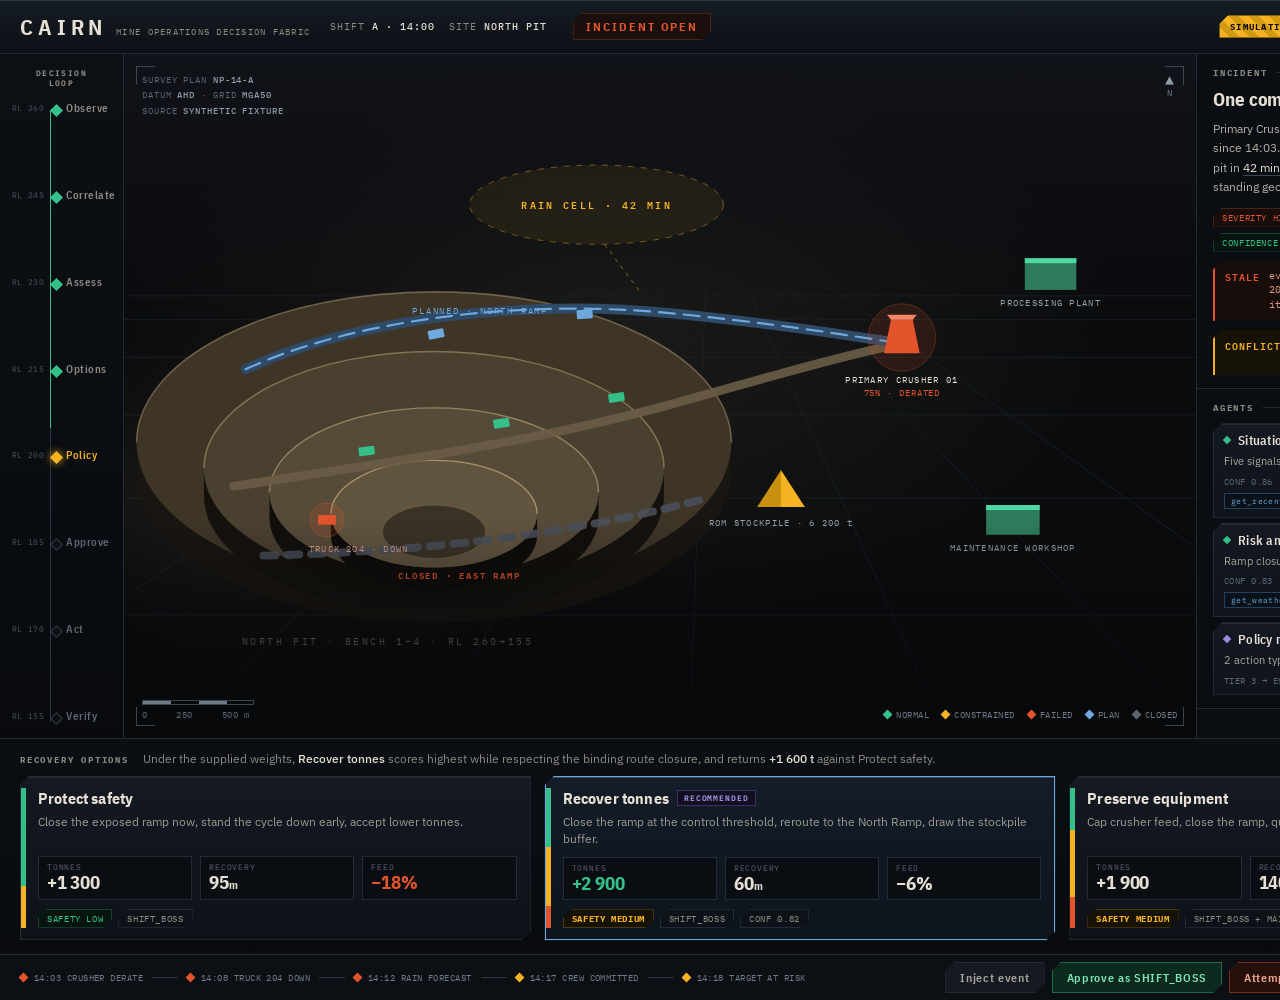
==== docs/design/chrome-mockup.html @ 5cbbb86d "wip(ui): isometric scene with edge-lit line art and selective bloom Direction approved: the console " ====
<!doctype html>
<html lang="en">
<head>
<meta charset="utf-8" />
<title>CAIRN — design mockup</title>
<link rel="preconnect" href="https://fonts.googleapis.com">
<link rel="preconnect" href="https://fonts.gstatic.com" crossorigin>
<link href="https://fonts.googleapis.com/css2?family=IBM+Plex+Mono:wght@400;500;600&family=IBM+Plex+Sans+Condensed:wght@600;700&family=IBM+Plex+Sans:wght@400;500;600&display=swap" rel="stylesheet">
<style>
:root{
  /* Palette drawn from the pit itself: basalt shadow, limestone dust, haematite ore,
     hi-vis PPE amber, oxidised-copper green, survey-mark blue. */
  --basalt:#07090C; --strata:#10141A; --plate:#141922; --rule:#232B36; --rule-hi:#333D4B;
  --dust:#E6E0D4; --dust-dim:#8D8A83;
  --haematite:#E2542C; --hivis:#F5B324; --malachite:#35C08A; --survey:#6FA8DC; --violet:#9B8CE0;
  --chamfer: polygon(9px 0, 100% 0, 100% calc(100% - 9px), calc(100% - 9px) 100%, 0 100%, 0 9px);
  --mono:'IBM Plex Mono',ui-monospace,monospace;
  --cond:'IBM Plex Sans Condensed',system-ui,sans-serif;
  --sans:'IBM Plex Sans',system-ui,sans-serif;
}
*{box-sizing:border-box;margin:0;padding:0}
body{
  width:1600px;height:1000px;background:var(--basalt);color:var(--dust);
  font-family:var(--sans);font-size:13px;overflow:hidden;
  display:grid;grid-template-rows:54px 1fr 216px 46px;
  /* survey grid, very faint */
  background-image:linear-gradient(var(--rule) 1px,transparent 1px),linear-gradient(90deg,var(--rule) 1px,transparent 1px);
  background-size:80px 80px;background-blend-mode:normal;
}
body::before{content:'';position:fixed;inset:0;background:var(--basalt);opacity:.86;pointer-events:none;z-index:0}
body>*{position:relative;z-index:1}

/* ---------------------------------------------------------------- header */
.bar{display:flex;align-items:center;gap:20px;padding:0 20px;
  background:linear-gradient(180deg,#161C25,#0C1015);border-bottom:1px solid var(--rule);
  box-shadow:0 1px 0 #000, inset 0 1px 0 #2B3542;}
.mark{display:flex;align-items:baseline;gap:9px}
.mark b{font-family:var(--cond);font-weight:700;font-size:22px;letter-spacing:.22em;color:var(--dust)}
.mark span{font-family:var(--mono);font-size:9px;color:var(--dust-dim);letter-spacing:.14em}
.crumbs{display:flex;gap:14px;font-family:var(--mono);font-size:10px;color:var(--dust-dim);letter-spacing:.1em;text-transform:uppercase}
.crumbs b{color:var(--dust);font-weight:500}
.state{margin-left:6px;font-family:var(--cond);font-weight:700;font-size:12px;letter-spacing:.16em;
  padding:5px 12px;color:var(--haematite);border:1px solid #4A2318;background:#1A0F0C;clip-path:var(--chamfer)}
.right{margin-left:auto;display:flex;align-items:center;gap:9px}
.plate{font-family:var(--mono);font-size:9px;letter-spacing:.1em;padding:5px 10px;
  color:var(--dust-dim);border:1px solid var(--rule);background:#0D1218;clip-path:var(--chamfer)}
.warn{color:#0B0906;background:repeating-linear-gradient(45deg,var(--hivis),var(--hivis) 7px,#D19A10 7px,#D19A10 14px);
  border-color:#8A6608;font-weight:700;letter-spacing:.14em}

/* ----------------------------------------------------------------- main */
.main{display:grid;grid-template-columns:124px 1fr 404px;min-height:0}

/* SIGNATURE: the decision loop as pit bench levels, with reduced-level marks */
.spine{border-right:1px solid var(--rule);background:linear-gradient(180deg,#0C1015,#080A0E);
  padding:14px 0 0;display:flex;flex-direction:column}
.spine h3{font-family:var(--mono);font-size:8px;letter-spacing:.18em;color:var(--dust-dim);
  text-align:center;margin-bottom:14px}
.bench{position:relative;flex:1;display:flex;flex-direction:column;justify-content:space-between;padding-bottom:16px}
.lvl{display:grid;grid-template-columns:38px 1fr;align-items:center;gap:8px;padding:0 10px 0 6px;position:relative}
.lvl .rl{font-family:var(--mono);font-size:8px;color:#4C5764;text-align:right;letter-spacing:.04em}
.lvl .tick{position:relative;padding-left:14px;font-family:var(--cond);font-weight:600;font-size:10.5px;
  letter-spacing:.05em;color:#5D6875;line-height:1.15}
.lvl .tick::before{content:'';position:absolute;left:0;top:4px;width:7px;height:7px;
  border:1px solid #39434F;background:#0B0F14;transform:rotate(45deg)}
.lvl.done .tick{color:var(--dust-dim)}
.lvl.done .tick::before{background:var(--malachite);border-color:var(--malachite)}
.lvl.now .tick{color:var(--hivis)}
.lvl.now .tick::before{background:var(--hivis);border-color:var(--hivis);box-shadow:0 0 9px var(--hivis)}
.spine .seam{position:absolute;left:50px;top:8px;bottom:16px;width:1px;background:linear-gradient(180deg,var(--malachite) 0%,var(--malachite) 52%,#2B3440 52%,#2B3440 100%)}

/* ----------------------------------------------------------- scene frame */
.scene{position:relative;background:radial-gradient(ellipse 70% 60% at 46% 42%,#1A1B18 0%,#0A0B0D 68%);overflow:hidden}
.scene svg{position:absolute;inset:0;width:100%;height:100%}
.corner{position:absolute;width:19px;height:19px;border:1px solid #3A4552}
.corner.tl{top:12px;left:12px;border-right:0;border-bottom:0}
.corner.tr{top:12px;right:12px;border-left:0;border-bottom:0}
.corner.bl{bottom:12px;left:12px;border-right:0;border-top:0}
.corner.br{bottom:12px;right:12px;border-left:0;border-top:0}
.sceneMeta{position:absolute;left:18px;top:18px;font-family:var(--mono);font-size:9px;color:#5A6673;letter-spacing:.1em;line-height:1.7}
.sceneMeta b{color:#8E9AA6;font-weight:500}
.northArrow{position:absolute;right:22px;top:18px;text-align:center;font-family:var(--mono);font-size:9px;color:#6D7A88}
.northArrow div{font-size:15px;line-height:1;color:#8E9AA6}
.scaleBar{position:absolute;left:18px;bottom:18px;font-family:var(--mono);font-size:8.5px;color:#5A6673;letter-spacing:.08em}
.scaleBar i{display:block;width:112px;height:5px;margin-bottom:4px;
  background:repeating-linear-gradient(90deg,#6D7A88,#6D7A88 28px,transparent 28px,transparent 56px);border:1px solid #3A4552}
.legend{position:absolute;right:18px;bottom:18px;display:flex;gap:13px;font-family:var(--mono);font-size:8.5px;color:#6D7A88;letter-spacing:.06em}
.legend s{text-decoration:none;display:flex;align-items:center;gap:5px}
.legend i{width:7px;height:7px;display:block;transform:rotate(45deg)}

/* --------------------------------------------------------------- dossier */
.dossier{border-left:1px solid var(--rule);background:#0A0D12;overflow:hidden;display:flex;flex-direction:column}
.sec{border-bottom:1px solid var(--rule);padding:13px 16px}
.sec h2{font-family:var(--mono);font-size:9px;letter-spacing:.2em;color:var(--dust-dim);
  display:flex;align-items:center;gap:9px;margin-bottom:10px}
.sec h2::after{content:'';flex:1;height:1px;background:var(--rule)}
.hl{font-family:var(--cond);font-weight:700;font-size:19px;line-height:1.2;letter-spacing:-.005em;margin-bottom:8px}
.narr{font-size:12px;line-height:1.62;color:#B6B2A9}
.narr em{font-style:normal;color:var(--dust);border-bottom:1px solid #3C4652}
.tags{display:flex;flex-wrap:wrap;gap:6px;margin-top:11px}
.tag{font-family:var(--mono);font-size:9px;letter-spacing:.07em;padding:3px 8px;
  border:1px solid var(--rule);color:var(--dust-dim);background:#0D1218;clip-path:var(--chamfer)}
.tag.hot{color:var(--haematite);border-color:#4A2318;background:#170D0A}
.tag.warn{color:var(--hivis);border-color:#4A3A10;background:#161206}
.tag.ok{color:var(--malachite);border-color:#144534;background:#08150F}

.flag{display:grid;grid-template-columns:auto 1fr;gap:9px;padding:8px 10px;margin-top:9px;
  font-family:var(--mono);font-size:9.5px;line-height:1.55;clip-path:var(--chamfer)}
.flag b{font-weight:600;letter-spacing:.1em}
.flag.stale{background:#170D0A;border-left:2px solid var(--haematite);color:#D89A85}
.flag.stale b{color:var(--haematite)}
.flag.conflict{background:#161206;border-left:2px solid var(--hivis);color:#CBAE72}
.flag.conflict b{color:var(--hivis)}

.agents{display:flex;flex-direction:column;gap:5px}
.agent{border:1px solid var(--rule);background:linear-gradient(180deg,#141922,#0F131A);
  padding:8px 10px;clip-path:var(--chamfer);box-shadow:inset 0 1px 0 #232C38}
.agent .top{display:flex;align-items:center;gap:8px}
.agent .dot{width:6px;height:6px;transform:rotate(45deg);background:var(--malachite);flex:0 0 auto}
.agent .nm{font-family:var(--cond);font-weight:600;font-size:12.5px;letter-spacing:.02em}
.agent .kind{margin-left:auto;font-family:var(--mono);font-size:8px;color:#4F5A67;letter-spacing:.08em}
.agent .kind.det{color:var(--violet)}
.agent .say{font-size:11px;color:#A8A49B;line-height:1.5;margin-top:5px}
.agent .rdg{display:flex;gap:9px;margin-top:6px;font-family:var(--mono);font-size:8.5px;color:#5A6673;letter-spacing:.05em}
.agent .tools{display:flex;gap:4px;margin-top:6px}
.agent .tools i{font-family:var(--mono);font-style:normal;font-size:8px;letter-spacing:.04em;
  padding:2px 6px;border:1px solid #24405E;color:var(--survey);background:#0A1119}

/* ------------------------------------------------------------------ rail */
.rail{border-top:1px solid var(--rule);background:linear-gradient(180deg,#0B0F14,#080A0E);padding:12px 20px}
.railhead{display:flex;align-items:baseline;gap:14px;margin-bottom:10px}
.railhead h2{font-family:var(--mono);font-size:9px;letter-spacing:.2em;color:var(--dust-dim)}
.railhead p{font-size:11.5px;color:#8D8A83}
.railhead p b{color:var(--dust);font-weight:500}
.cards{display:grid;grid-template-columns:repeat(3,1fr);gap:14px}
.card{position:relative;display:grid;grid-template-columns:5px 1fr;gap:12px;
  border:1px solid var(--rule);background:linear-gradient(180deg,#141922,#0E1218);
  padding:11px 13px 11px 0;clip-path:var(--chamfer);box-shadow:inset 0 1px 0 #232C38}
.card.sel{border-color:var(--survey);background:linear-gradient(180deg,#131C28,#0D141C);
  box-shadow:inset 0 1px 0 #2E4A66,0 0 0 1px rgba(111,168,220,.28)}
/* core-sample bar: risk composition as strata */
.core{width:5px;height:100%}
.card h3{font-family:var(--cond);font-weight:700;font-size:16px;letter-spacing:.01em;display:flex;align-items:center;gap:8px}
.rec{font-family:var(--mono);font-size:8px;letter-spacing:.11em;color:var(--violet);
  border:1px solid #3B3168;background:#120F1E;padding:2px 6px}
.card p{font-size:11.5px;color:#9E9A92;line-height:1.5;margin-top:5px;min-height:34px}
.mets{display:grid;grid-template-columns:repeat(3,1fr);gap:8px;margin-top:9px}
.met{border:1px solid var(--rule);background:#0A0E13;padding:5px 8px}
.met u{display:block;text-decoration:none;font-family:var(--mono);font-size:8px;color:#5A6673;letter-spacing:.1em}
.met b{font-family:var(--cond);font-weight:700;font-size:19px;letter-spacing:-.01em;line-height:1.15}
.foot{display:flex;gap:6px;margin-top:9px;flex-wrap:wrap}

/* ---------------------------------------------------------------- footer */
.ctl{display:flex;align-items:center;gap:16px;padding:0 20px;background:#0C1015;border-top:1px solid var(--rule)}
.tl{display:flex;align-items:center;flex:1;gap:0}
.ev{display:flex;align-items:center;gap:7px;font-family:var(--mono);font-size:9px;color:#6D7A88;letter-spacing:.05em}
.ev i{width:7px;height:7px;transform:rotate(45deg);display:block}
.seg{width:26px;height:1px;background:#2B3440;margin:0 9px}
.btns{display:flex;gap:7px}
.btn{font-family:var(--cond);font-weight:600;font-size:11.5px;letter-spacing:.06em;padding:7px 14px;
  border:1px solid var(--rule);background:#141922;color:#A8A49B;clip-path:var(--chamfer)}
.btn.go{background:#0C2A1E;border-color:#1D6B4C;color:#7FE3B6}
.btn.no{background:#26100C;border-color:#7A2B1C;color:#F0A78F}
</style>
</head>
<body>

<header class="bar">
  <div class="mark"><b>CAIRN</b><span>MINE OPERATIONS DECISION FABRIC</span></div>
  <div class="crumbs"><span>SHIFT <b>A · 14:00</b></span><span>SITE <b>NORTH PIT</b></span></div>
  <div class="state">INCIDENT OPEN</div>
  <div class="right">
    <span class="plate warn">SIMULATION ONLY</span>
    <span class="plate">claude-sonnet-5</span>
    <span class="plate">policy-2026.09.1</span>
  </div>
</header>

<main class="main">

  <!-- SIGNATURE: decision loop as bench levels -->
  <aside class="spine">
    <h3>DECISION<br>LOOP</h3>
    <div class="bench">
      <div class="seam"></div>
      <div class="lvl done"><span class="rl">RL 260</span><span class="tick">Observe</span></div>
      <div class="lvl done"><span class="rl">RL 245</span><span class="tick">Correlate</span></div>
      <div class="lvl done"><span class="rl">RL 230</span><span class="tick">Assess</span></div>
      <div class="lvl done"><span class="rl">RL 215</span><span class="tick">Options</span></div>
      <div class="lvl now"><span class="rl">RL 200</span><span class="tick">Policy</span></div>
      <div class="lvl"><span class="rl">RL 185</span><span class="tick">Approve</span></div>
      <div class="lvl"><span class="rl">RL 170</span><span class="tick">Act</span></div>
      <div class="lvl"><span class="rl">RL 155</span><span class="tick">Verify</span></div>
    </div>
  </aside>

  <!-- scene, framed as a survey sheet -->
  <section class="scene">
    <svg viewBox="0 0 1100 690" preserveAspectRatio="xMidYMid slice">
      <defs>
        <radialGradient id="dust" cx="30%" cy="56%" r="46%">
          <stop offset="0%" stop-color="#6A5B45" stop-opacity=".30"/>
          <stop offset="100%" stop-color="#0A0B0D" stop-opacity="0"/></radialGradient>
        <linearGradient id="far" x1="0" y1="0" x2="0" y2="1">
          <stop offset="0" stop-color="#11131A" stop-opacity=".95"/>
          <stop offset="1" stop-color="#11131A" stop-opacity="0"/></linearGradient>
        <linearGradient id="near" x1="0" y1="0" x2="0" y2="1">
          <stop offset="0" stop-color="#07080A" stop-opacity="0"/>
          <stop offset="1" stop-color="#07080A" stop-opacity=".92"/></linearGradient>
        <linearGradient id="road" x1="0" y1="0" x2="1" y2="0">
          <stop offset="0" stop-color="#7A6A52"/><stop offset="1" stop-color="#544838"/></linearGradient>
      </defs>

      <!-- ground plane: converging survey grid is the cheapest honest depth cue -->
      <g stroke="#1D232C" stroke-width="1" opacity=".75">
        <path d="M-200,690 L470,236"/><path d="M60,690 L512,236"/><path d="M320,690 L554,236"/>
        <path d="M580,690 L596,236"/><path d="M840,690 L638,236"/><path d="M1100,690 L680,236"/>
        <path d="M1360,690 L722,236"/>
        <path d="M0,244 L1100,244"/><path d="M0,268 L1100,268"/><path d="M0,306 L1100,306"/>
        <path d="M0,364 L1100,364"/><path d="M0,448 L1100,448"/><path d="M0,566 L1100,566"/>
      </g>
      <rect width="1100" height="250" fill="url(#far)"/>
      <ellipse cx="330" cy="420" rx="420" ry="230" fill="url(#dust)"/>

      <!-- OPEN PIT: four benches. Each = dark riser wall + lit top face. -->
      <g transform="translate(322,392)">
        <g>
          <path d="M-300,0 A300,152 0 0 0 300,0 L300,30 A300,152 0 0 1 -300,30 Z" fill="#191510"/>
          <ellipse rx="300" ry="152" fill="#3E3527"/>
          <path d="M-300,0 A300,152 0 0 1 300,0" fill="none" stroke="#8C7A5C" stroke-width="1.6" opacity=".7"/>
        </g>
        <g transform="translate(0,26)">
          <path d="M-232,0 A232,118 0 0 0 232,0 L232,28 A232,118 0 0 1 -232,28 Z" fill="#15120E"/>
          <ellipse rx="232" ry="118" fill="#4A4030"/>
          <path d="M-232,0 A232,118 0 0 1 232,0" fill="none" stroke="#9C8965" stroke-width="1.5" opacity=".72"/>
        </g>
        <g transform="translate(0,50)">
          <path d="M-166,0 A166,85 0 0 0 166,0 L166,26 A166,85 0 0 1 -166,26 Z" fill="#120F0B"/>
          <ellipse rx="166" ry="85" fill="#564A38"/>
          <path d="M-166,0 A166,85 0 0 1 166,0" fill="none" stroke="#AE9970" stroke-width="1.4" opacity=".74"/>
        </g>
        <g transform="translate(0,72)">
          <path d="M-104,0 A104,54 0 0 0 104,0 L104,22 A104,54 0 0 1 -104,22 Z" fill="#0E0C09"/>
          <ellipse rx="104" ry="54" fill="#61543F"/>
          <path d="M-104,0 A104,54 0 0 1 104,0" fill="none" stroke="#BFA87C" stroke-width="1.3" opacity=".76"/>
        </g>
        <ellipse cy="90" rx="52" ry="27" fill="#3A3225"/>
        <ellipse cy="90" rx="52" ry="27" fill="none" stroke="#7E6E52" stroke-opacity=".5"/>
      </g>
      <text x="128" y="596" font-family="IBM Plex Mono" font-size="10" fill="#8A7A62" letter-spacing="2.6">NORTH PIT · BENCH 1–4 · RL 260→155</text>

      <!-- haul roads. Plan route reads as a surveyed line, not a neon tube. -->
      <path d="M120,436 C280,412 430,390 566,352 C660,326 720,308 776,296"
            stroke="#6B5C46" stroke-width="9" fill="none" stroke-linecap="round" opacity=".9"/>
      <path d="M132,318 C240,268 410,246 566,262 C666,272 728,282 780,290"
            stroke="#2E4A66" stroke-width="10" fill="none" stroke-linecap="round"/>
      <path d="M132,318 C240,268 410,246 566,262 C666,272 728,282 780,290"
            stroke="#6FA8DC" stroke-width="2.2" fill="none" stroke-linecap="round" stroke-dasharray="16 9"/>
      <text x="300" y="262" font-family="IBM Plex Mono" font-size="9.5" fill="#6FA8DC" letter-spacing="1.8">PLANNED · NORTH RAMP</text>

      <path d="M150,506 C310,502 452,486 590,450" stroke="#4A515C" stroke-width="8"
            fill="none" stroke-linecap="round" stroke-dasharray="12 12" opacity=".85"/>
      <text x="286" y="530" font-family="IBM Plex Mono" font-size="9.5" font-weight="600"
            fill="#E2542C" letter-spacing="1.8">CLOSED · EAST RAMP</text>

      <!-- fleet -->
      <g>
        <rect x="246" y="396" width="16" height="9" rx="1" fill="#35C08A" transform="rotate(-7 254 400)"/>
        <rect x="382" y="368" width="16" height="9" rx="1" fill="#35C08A" transform="rotate(-8 390 372)"/>
        <rect x="498" y="342" width="16" height="9" rx="1" fill="#35C08A" transform="rotate(-9 506 346)"/>
        <rect x="316" y="278" width="16" height="9" rx="1" fill="#6FA8DC" transform="rotate(-12 324 282)"/>
        <rect x="466" y="258" width="16" height="9" rx="1" fill="#6FA8DC" transform="rotate(-4 474 262)"/>
        <g transform="translate(214,470)">
          <circle r="17" fill="#E2542C" opacity=".15"/><circle r="17" fill="none" stroke="#E2542C" stroke-opacity=".4"/>
          <rect x="-9" y="-5" width="18" height="10" rx="1" fill="#E2542C"/>
        </g>
        <text x="196" y="502" font-family="IBM Plex Mono" font-size="9" fill="#D89A85" letter-spacing="1.2">TRUCK 204 · DOWN</text>
      </g>

      <!-- plant area, clustered on a plateau right of the pit -->
      <g transform="translate(794,286)">
        <circle r="34" fill="#E2542C" opacity=".12"/><circle r="34" fill="none" stroke="#E2542C" stroke-opacity=".32"/>
        <path d="M-18,16 L-11,-18 L11,-18 L18,16 Z" fill="#E2542C"/>
        <path d="M-11,-18 L11,-18 L15,-23 L-15,-23 Z" fill="#F58465"/>
        <text y="46" text-anchor="middle" font-family="IBM Plex Mono" font-size="9.5" fill="#E8E2D6" letter-spacing="1.3">PRIMARY CRUSHER 01</text>
        <text y="59" text-anchor="middle" font-family="IBM Plex Mono" font-size="9" fill="#E2542C" letter-spacing=".9">75% · DERATED</text>
      </g>
      <g transform="translate(944,222)">
        <rect x="-26" y="-16" width="52" height="32" fill="#2E7C5C"/>
        <rect x="-26" y="-16" width="52" height="5" fill="#4FD9A2"/>
        <text y="32" text-anchor="middle" font-family="IBM Plex Mono" font-size="9.5" fill="#98A2AC" letter-spacing="1.3">PROCESSING PLANT</text>
      </g>
      <g transform="translate(672,442)">
        <path d="M0,-22 L24,15 L-24,15 Z" fill="#C9910F"/><path d="M0,-22 L24,15 L0,15 Z" fill="#F5B324"/>
        <text y="34" text-anchor="middle" font-family="IBM Plex Mono" font-size="9.5" fill="#98A2AC" letter-spacing="1.3">ROM STOCKPILE · 6 200 t</text>
      </g>
      <g transform="translate(906,470)">
        <rect x="-27" y="-15" width="54" height="30" fill="#2E7C5C"/>
        <rect x="-27" y="-15" width="54" height="5" fill="#4FD9A2"/>
        <text y="31" text-anchor="middle" font-family="IBM Plex Mono" font-size="9.5" fill="#98A2AC" letter-spacing="1.3">MAINTENANCE WORKSHOP</text>
      </g>

      <!-- rain cell, smaller so it threatens rather than dominates -->
      <g transform="translate(486,152)">
        <ellipse rx="128" ry="40" fill="#F5B324" opacity=".07"/>
        <ellipse rx="128" ry="40" fill="none" stroke="#F5B324" stroke-opacity=".42" stroke-dasharray="6 7"/>
        <text y="4" text-anchor="middle" font-family="IBM Plex Mono" font-size="10.5" font-weight="600" fill="#F5B324" letter-spacing="2.4">RAIN CELL · 42 MIN</text>
        <path d="M8,40 L44,88" stroke="#F5B324" stroke-opacity=".35" stroke-width="1.2" stroke-dasharray="4 5"/>
      </g>

      <rect y="470" width="1100" height="220" fill="url(#near)"/>
    </svg>

    <div class="corner tl"></div><div class="corner tr"></div><div class="corner bl"></div><div class="corner br"></div>
    <div class="sceneMeta">SURVEY PLAN <b>NP-14-A</b><br>DATUM <b>AHD</b> · GRID <b>MGA50</b><br>SOURCE <b>SYNTHETIC FIXTURE</b></div>
    <div class="northArrow"><div>▲</div>N</div>
    <div class="scaleBar"><i></i>0 &nbsp;&nbsp;&nbsp; 250 &nbsp;&nbsp;&nbsp; 500 m</div>
    <div class="legend">
      <s><i style="background:#35C08A"></i>NORMAL</s>
      <s><i style="background:#F5B324"></i>CONSTRAINED</s>
      <s><i style="background:#E2542C"></i>FAILED</s>
      <s><i style="background:#6FA8DC"></i>PLAN</s>
      <s><i style="background:#5C6470"></i>CLOSED</s>
    </div>
  </section>

  <!-- dossier -->
  <aside class="dossier">
    <div class="sec">
      <h2>INCIDENT</h2>
      <div class="hl">One compound disruption, not five alerts</div>
      <div class="narr">Primary Crusher 01 has held <em>1 800 t/h against 2 400 t/h nominal</em> since 14:03. Truck 204 went down at 14:08. A rain cell reaches the pit in <em>42 minutes</em>, and the East Ramp closes automatically under a standing geotechnical control.</div>
      <div class="tags">
        <span class="tag hot">SEVERITY HIGH</span>
        <span class="tag">5 EVENTS → 1 INCIDENT</span>
        <span class="tag warn">42 MIN WINDOW</span>
        <span class="tag ok">CONFIDENCE 0.86</span>
      </div>
      <div class="flag stale"><b>STALE</b><span>evd_fleet_telemetry_stale — last packet for Truck 204 is 15 minutes old. Confirm before relying on it.</span></div>
      <div class="flag conflict"><b>CONFLICT</b><span>evd_weather_bom vs evd_weather_onsite — both retained; planning uses the earlier arrival.</span></div>
    </div>

    <div class="sec">
      <h2>AGENTS</h2>
      <div class="agents">
        <div class="agent">
          <div class="top"><i class="dot"></i><span class="nm">Situation</span><span class="kind">STRANDS AGENT</span></div>
          <div class="say">Five signals share one haul cycle and one 42-minute window.</div>
          <div class="rdg"><span>CONF 0.86</span><span>8 EVIDENCE</span><span>9 ms</span></div>
          <div class="tools"><i>get_recent_events</i><i>get_evidence</i></div>
        </div>
        <div class="agent">
          <div class="top"><i class="dot"></i><span class="nm">Risk and HSE</span><span class="kind">STRANDS AGENT</span></div>
          <div class="say">Ramp closure is a binding control. Not a discretionary call.</div>
          <div class="rdg"><span>CONF 0.83</span><span>4 EVIDENCE</span><span>6 ms</span></div>
          <div class="tools"><i>get_weather_window</i><i>get_evidence</i></div>
        </div>
        <div class="agent">
          <div class="top"><i class="dot" style="background:var(--violet)"></i><span class="nm">Policy review</span><span class="kind det">DETERMINISTIC · NO MODEL</span></div>
          <div class="say">2 action types evaluated against policy-2026.09.1</div>
          <div class="rdg"><span>TIER 3 → ESCALATE</span><span>0 MODEL CALLS</span></div>
        </div>
      </div>
    </div>
  </aside>
</main>

<!-- options -->
<section class="rail">
  <div class="railhead">
    <h2>RECOVERY OPTIONS</h2>
    <p>Under the supplied weights, <b>Recover tonnes</b> scores highest while respecting the binding route closure, and returns <b>+1 600 t</b> against Protect safety.</p>
  </div>
  <div class="cards">
    <article class="card">
      <div class="core" style="background:linear-gradient(180deg,#35C08A 0 70%,#F5B324 70% 100%)"></div>
      <div>
        <h3>Protect safety</h3>
        <p>Close the exposed ramp now, stand the cycle down early, accept lower tonnes.</p>
        <div class="mets">
          <div class="met"><u>TONNES</u><b>+1 300</b></div>
          <div class="met"><u>RECOVERY</u><b>95<small style="font-size:11px">m</small></b></div>
          <div class="met"><u>FEED</u><b style="color:var(--haematite)">−18%</b></div>
        </div>
        <div class="foot"><span class="tag ok">SAFETY LOW</span><span class="tag">SHIFT_BOSS</span></div>
      </div>
    </article>

    <article class="card sel">
      <div class="core" style="background:linear-gradient(180deg,#35C08A 0 42%,#F5B324 42% 84%,#E2542C 84% 100%)"></div>
      <div>
        <h3>Recover tonnes <span class="rec">RECOMMENDED</span></h3>
        <p>Close the ramp at the control threshold, reroute to the North Ramp, draw the stockpile buffer.</p>
        <div class="mets">
          <div class="met"><u>TONNES</u><b style="color:var(--malachite)">+2 900</b></div>
          <div class="met"><u>RECOVERY</u><b>60<small style="font-size:11px">m</small></b></div>
          <div class="met"><u>FEED</u><b>−6%</b></div>
        </div>
        <div class="foot"><span class="tag warn">SAFETY MEDIUM</span><span class="tag">SHIFT_BOSS</span><span class="tag">CONF 0.82</span></div>
      </div>
    </article>

    <article class="card">
      <div class="core" style="background:linear-gradient(180deg,#35C08A 0 30%,#F5B324 30% 78%,#E2542C 78% 100%)"></div>
      <div>
        <h3>Preserve equipment</h3>
        <p>Cap crusher feed, close the ramp, queue the inspection when the crew frees at 16:10.</p>
        <div class="mets">
          <div class="met"><u>TONNES</u><b>+1 900</b></div>
          <div class="met"><u>RECOVERY</u><b>140<small style="font-size:11px">m</small></b></div>
          <div class="met"><u>FEED</u><b style="color:var(--haematite)">−30%</b></div>
        </div>
        <div class="foot"><span class="tag warn">SAFETY MEDIUM</span><span class="tag">SHIFT_BOSS + MAINT</span></div>
      </div>
    </article>
  </div>
</section>

<footer class="ctl">
  <div class="tl">
    <span class="ev"><i style="background:#E2542C"></i>14:03 CRUSHER DERATE</span><span class="seg"></span>
    <span class="ev"><i style="background:#E2542C"></i>14:08 TRUCK 204 DOWN</span><span class="seg"></span>
    <span class="ev"><i style="background:#E2542C"></i>14:12 RAIN FORECAST</span><span class="seg"></span>
    <span class="ev"><i style="background:#F5B324"></i>14:17 CREW COMMITTED</span><span class="seg"></span>
    <span class="ev"><i style="background:#F5B324"></i>14:18 TARGET AT RISK</span>
  </div>
  <div class="btns">
    <span class="btn">Inject event</span>
    <span class="btn go">Approve as SHIFT_BOSS</span>
    <span class="btn no">Attempt interlock override</span>
    <span class="btn">Audit trace</span>
    <span class="btn">Reset</span>
  </div>
</footer>

</body>
</html>
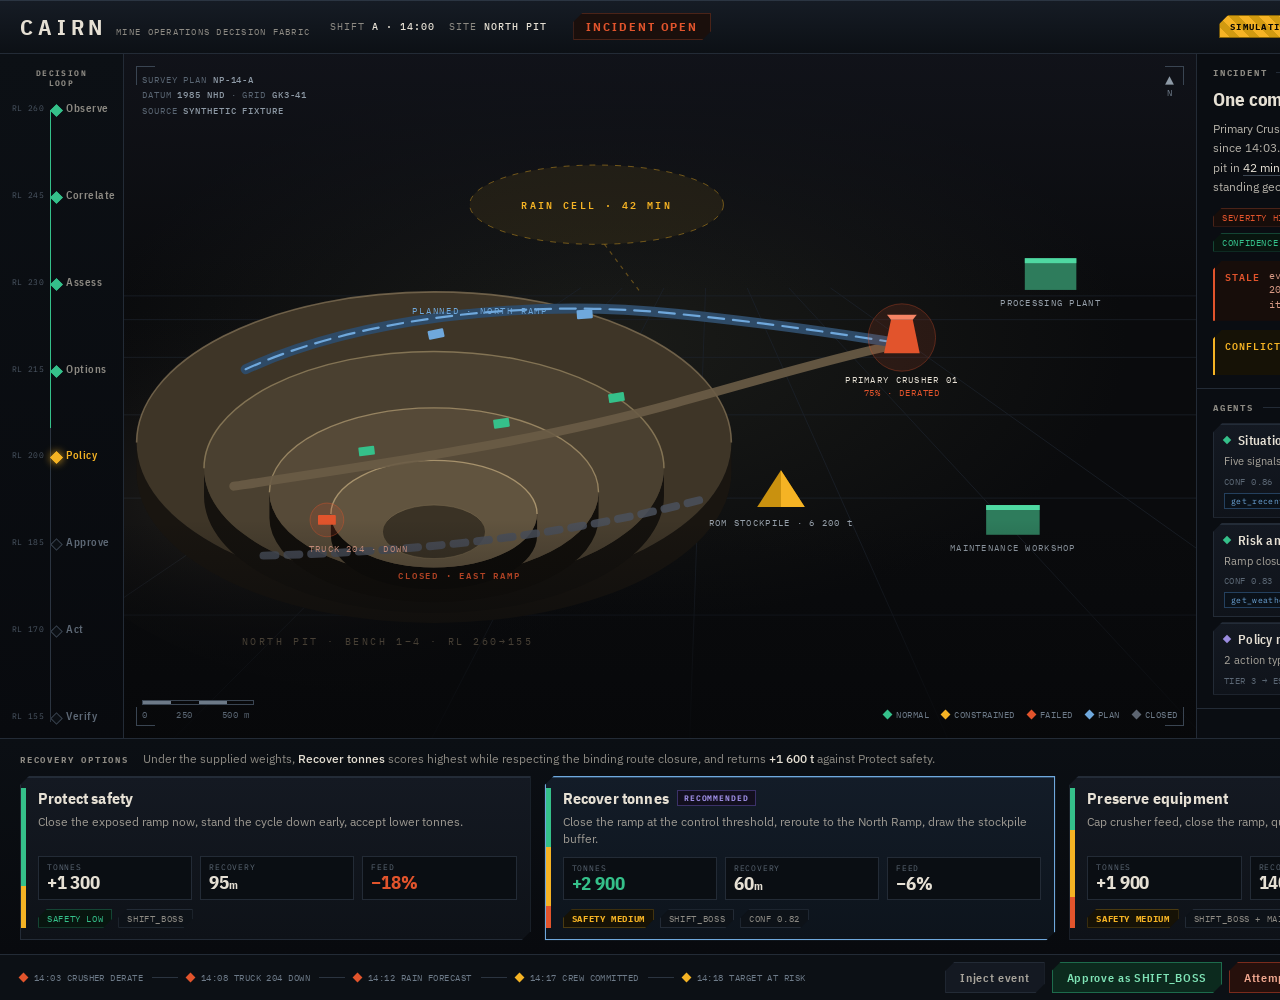
==== commit 26bbe0f3: "docs: keep the review that produced the script, and drop the wrong survey datum Stores the outside n" ====
--- a/docs/design/chrome-mockup.html
+++ b/docs/design/chrome-mockup.html
@@ -311,7 +311,7 @@
     </svg>
 
     <div class="corner tl"></div><div class="corner tr"></div><div class="corner bl"></div><div class="corner br"></div>
-    <div class="sceneMeta">SURVEY PLAN <b>NP-14-A</b><br>DATUM <b>AHD</b> · GRID <b>MGA50</b><br>SOURCE <b>SYNTHETIC FIXTURE</b></div>
+    <div class="sceneMeta">SURVEY PLAN <b>NP-14-A</b><br>DATUM <b>1985 NHD</b> · GRID <b>GK3-41</b><br>SOURCE <b>SYNTHETIC FIXTURE</b></div>
     <div class="northArrow"><div>▲</div>N</div>
     <div class="scaleBar"><i></i>0 &nbsp;&nbsp;&nbsp; 250 &nbsp;&nbsp;&nbsp; 500 m</div>
     <div class="legend">
